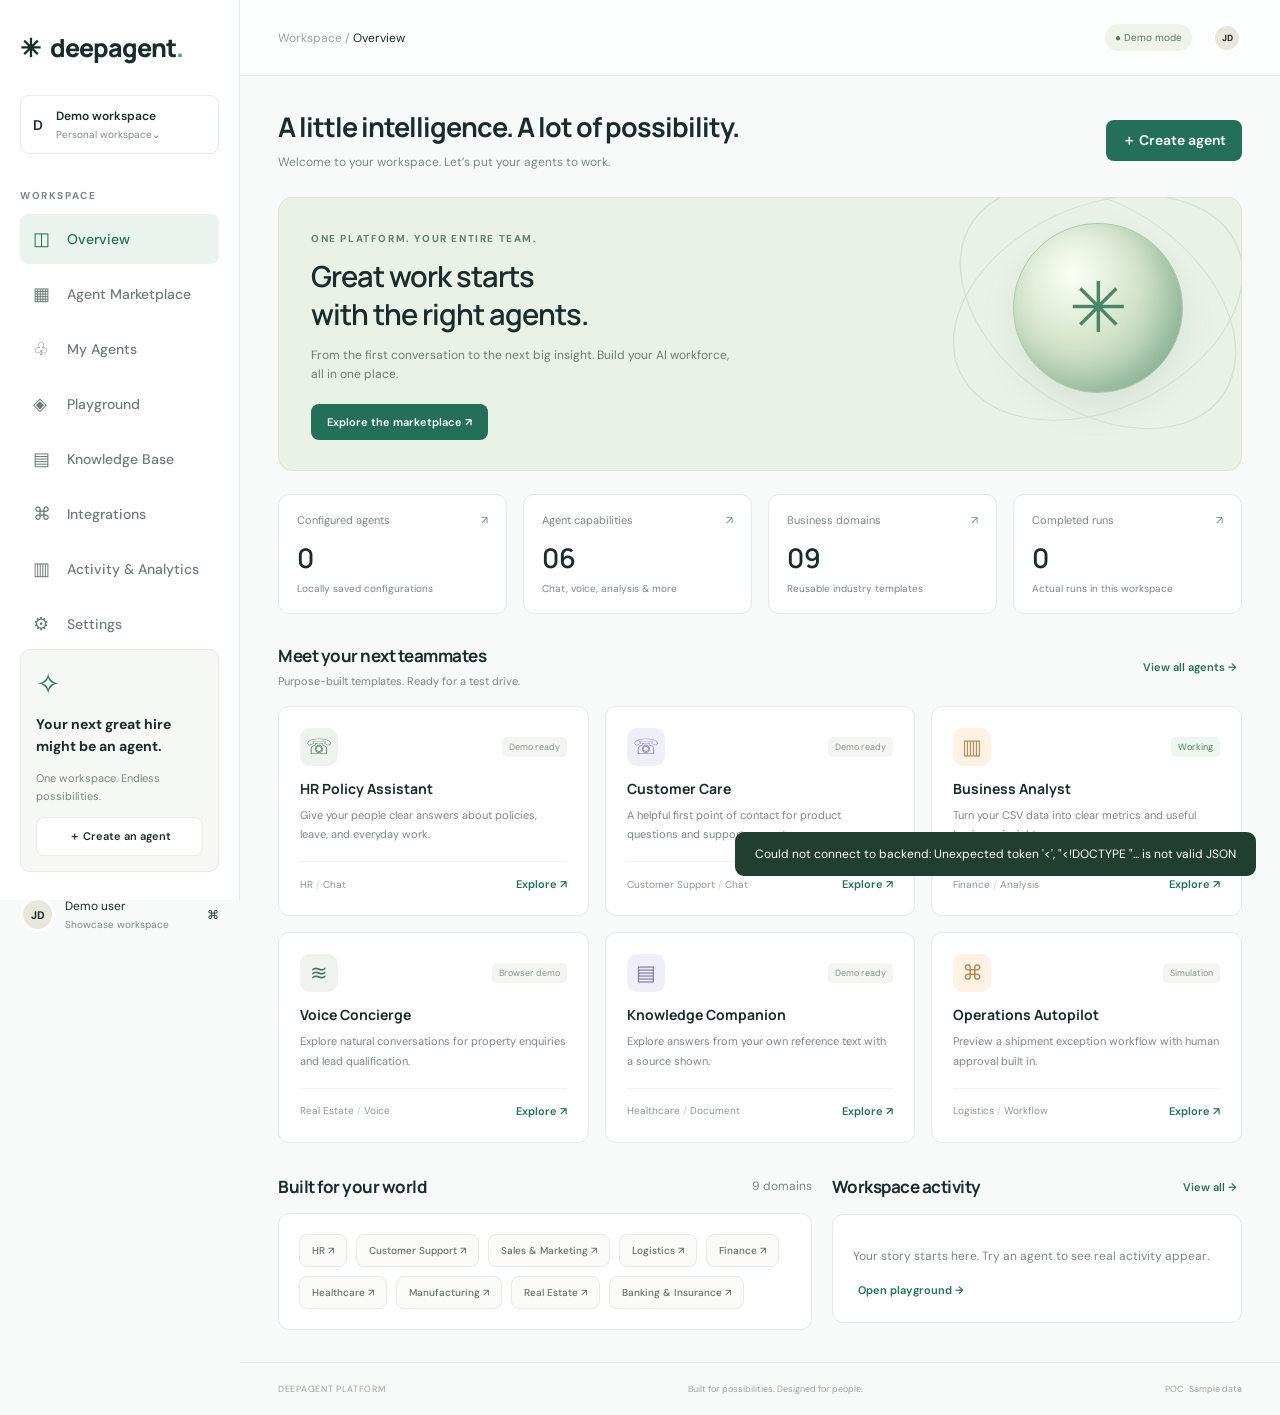
==== static/index.html @ 10d190e1 "Build DeepAgent platform showcase POC" ====
<!doctype html>
<html lang="en"><head><meta charset="utf-8"><meta name="viewport" content="width=device-width, initial-scale=1"><title>DeepAgent · Agent workspace</title><link rel="stylesheet" href="/static/style.css"></head>
<body><aside class="sidebar"><a class="brand" href="/">✳ <span>deepagent<span class="brand-dot">.</span></span></a><div class="workspace">D <span>Demo workspace<small>Personal workspace⌄</small></span></div><p class="nav-label">WORKSPACE</p><nav id="nav"></nav><div class="sidebar-bottom"><div class="small-orb">✧</div><b>Your next great hire<br>might be an agent.</b><p>One workspace. Endless possibilities.</p><button class="secondary" id="side-create">＋ Create an agent</button></div><div class="profile"><span class="avatar">JD</span><span>Demo user<small>Showcase workspace</small></span><span>⌘</span></div></aside>
<main><header><div><span class="breadcrumb">Workspace / </span><span id="crumb">Overview</span></div><div class="header-right"><span id="provider" class="provider">● Demo mode</span><span class="avatar tiny">JD</span></div></header><div id="content"></div><footer>DEEPAGENT PLATFORM <span>Built for possibilities. Designed for people.</span><span>POC · Sample data</span></footer></main>
<dialog id="builder"><form id="builder-form"><div class="dialog-heading"><div><span class="eyebrow">YOUR NEXT TEAMMATE</span><h2>Create an agent</h2></div><button type="button" class="icon-button" id="close-builder" aria-label="Close">×</button></div><label>Agent name<input name="name" required maxlength="80" placeholder="e.g. People Operations Assistant"></label><div class="form-grid"><label>Domain<select name="domain" id="domain-options"></select></label><label>Agent type<select name="type" id="type-options"></select></label></div><label>Instructions<textarea name="instructions" maxlength="4000" rows="4" placeholder="What should this agent help with?"></textarea></label><p class="muted">Saves a local configuration. External actions and integrations are not activated.</p><button class="primary" type="submit">Create agent ↗</button></form></dialog><div id="toast" role="status"></div><script src="/static/app.js" defer></script></body></html>
---- static/style.css ----
@import url('https://fonts.googleapis.com/css2?family=DM+Sans:wght@400;500;600;700&family=Manrope:wght@400;500;600;700;800&display=swap');
:root{--bg:#f8faf9;--ink:#192b2a;--muted:#7a8784;--green:#236f58;--line:#e5ebe7}*{box-sizing:border-box}body{margin:0;background:var(--bg);color:var(--ink);font-family:'DM Sans',sans-serif;font-size:14px}button,input,select,textarea{font:inherit}button,a,select{cursor:pointer}button{border:0;border-radius:8px;padding:11px 16px;font-weight:600;transition:.15s}button:hover{filter:brightness(.96);transform:translateY(-1px)}button:disabled{opacity:.6;cursor:wait}a{color:inherit;text-decoration:none}.sidebar{width:240px;position:fixed;inset:0 auto 0 0;background:white;border-right:1px solid var(--line);padding:30px 20px;display:flex;flex-direction:column}.brand{font:800 25px Manrope,sans-serif;display:flex;align-items:center;gap:9px}.brand> :first-child{letter-spacing:-1px}.brand-dot{color:#4ca77b}.workspace{border:1px solid var(--line);padding:12px;margin:30px 0 24px;border-radius:9px;display:flex;gap:13px;align-items:center;font-weight:600}.workspace>span{font-size:12px}small{display:block;color:var(--muted);font-size:10px;font-weight:400;margin-top:4px}.nav-label,.eyebrow{font-size:10px;font-weight:700;letter-spacing:1.6px;color:var(--muted)}nav{display:grid;gap:5px}nav button{background:none;text-align:left;color:#6d7c76;font-weight:500;display:flex;gap:13px;align-items:center;padding:13px}nav button.active{background:#eaf3ed;color:var(--green)}nav button span{font-size:18px;width:21px}.sidebar-bottom{margin-top:auto;background:#f5f8f4;border:1px solid var(--line);border-radius:10px;padding:15px}.small-orb{color:var(--green);font-size:29px;margin-bottom:10px}.sidebar-bottom b{font-size:14px;line-height:1.6}.sidebar-bottom p{font-size:11px;color:var(--muted);line-height:1.7}.secondary{border:1px solid var(--line);background:white;color:var(--ink)}.sidebar-bottom button{font-size:11px;width:100%}.profile{display:flex;gap:10px;align-items:center;margin-top:25px;font-size:12px}.profile>span:last-child{margin-left:auto}.avatar{background:#e9e6dc;border:3px solid white;display:inline-flex;align-items:center;justify-content:center;width:35px;height:35px;border-radius:50%;font-size:11px;font-weight:700}.tiny{width:30px;height:30px;font-size:9px}main{margin-left:240px}header{height:76px;border-bottom:1px solid var(--line);display:flex;justify-content:space-between;align-items:center;padding:0 38px;font-size:12px;background:#ffffffaa}.breadcrumb{color:#9aa49e}.header-right{display:flex;align-items:center;gap:20px}.provider{background:#eef4ec;color:#5b795d;font-size:10px;padding:7px 10px;border-radius:20px}#content{padding:32px 38px;max-width:1500px;margin:auto}.page-heading{display:flex;justify-content:space-between;align-items:center;margin-bottom:25px}h1,h2,h3{font-family:Manrope,sans-serif}h1{font-size:27px;letter-spacing:-1px;margin:0 0 8px}h2{font-size:19px;letter-spacing:-.5px}h3{font-size:14px;margin:13px 0 8px}p{line-height:1.6}.muted{color:var(--muted);font-size:12px}.page-heading p{margin:0;color:var(--muted);font-size:12px}.primary{background:var(--green);color:white}.hero{position:relative;overflow:hidden;background:#eaf1e7;border:1px solid #dce7d7;border-radius:14px;padding:30px 32px;display:flex;min-height:214px;align-items:center}.hero-copy{max-width:65%;position:relative;z-index:1}.hero .eyebrow{color:#608067}.hero h2{font-size:29px;line-height:1.3;margin:12px 0;letter-spacing:-1px;font-weight:600}.hero p{font-size:12px;color:#6c7d6d;max-width:430px}.hero button{font-size:11px;margin-top:8px}.orb{position:absolute;right:6%;top:25px;width:170px;height:170px;border:1px solid #abc8af;border-radius:50%;background:radial-gradient(ellipse at 35% 30%,#fcfff7 0,#d1e2c6 45%,#88b299 100%);box-shadow:0 15px 30px #96b49c33,inset -12px -10px 28px #4d846443;display:flex;align-items:center;justify-content:center;font-size:70px;color:#4a8668}.orb:before,.orb:after{content:'';position:absolute;inset:-18px;border:1px solid #b4cbb369;border-radius:50%;transform:rotate(-25deg) scaleX(1.5)}.orb:after{transform:rotate(35deg) scaleX(1.5)}.stats{display:grid;grid-template-columns:repeat(4,1fr);gap:16px;margin:23px 0 30px}.stat,.panel,.card{border:1px solid var(--line);border-radius:11px;background:white}.stat{padding:18px}.stat-top{display:flex;justify-content:space-between;color:var(--muted);font-size:11px}.stat strong{display:block;font:600 27px Manrope,sans-serif;margin:12px 0 6px}.stat small{font-size:10px}.stat-top span:last-child{color:#599378}.section-heading{display:flex;justify-content:space-between;align-items:center;margin:24px 0 15px}.section-heading h2{margin:0;font-size:17px}.text-button{background:none;color:var(--green);font-size:11px;padding:5px}.section-heading p{font-size:11px;color:var(--muted);margin:6px 0 0}.grid{display:grid;grid-template-columns:repeat(3,1fr);gap:16px}.card{padding:21px;position:relative;display:flex;flex-direction:column;min-height:190px}.card-top{display:flex;justify-content:space-between;align-items:center}.agent-icon{height:38px;width:38px;border-radius:10px;background:#eef4ed;color:#42775a;display:flex;align-items:center;justify-content:center;font-size:21px}.card:nth-child(3n+2) .agent-icon{background:#eeeff9;color:#7d77b3}.card:nth-child(3n) .agent-icon{background:#fff2e5;color:#b78b55}.badge{font-size:9px;padding:4px 7px;background:#f3f5f3;border-radius:5px;color:#8a958e}.badge.live{color:#458060;background:#edf6ef}.card p{font-size:11px;color:var(--muted);line-height:1.8;margin:0 0 16px}.card-bottom{margin-top:auto;padding-top:12px;border-top:1px solid #f0f3ef;display:flex;align-items:center;justify-content:space-between;font-size:10px;color:#89978d}.card-bottom button{padding:3px 0;background:none;color:var(--green);font-size:11px}.lower{display:grid;grid-template-columns:1.3fr 1fr;gap:20px;margin-top:8px}.panel{padding:20px}.domain-chips,.filters{display:flex;flex-wrap:wrap;gap:9px}.domain-chips button{background:#fafbf9;border:1px solid var(--line);font-size:10px;font-weight:500;color:#627268;padding:9px 12px}.activity{display:flex;align-items:center;gap:12px;border-bottom:1px solid #f1f3ef;padding:12px 0;font-size:11px}.activity:last-child{border:0}.activity small{font-size:10px}.activity .badge{margin-left:auto}.search{padding:11px 14px;border:1px solid var(--line);border-radius:8px;min-width:230px;background:white}.filters{margin:20px 0}.filters button{background:white;border:1px solid var(--line);font-size:11px}.filters button.selected{background:var(--green);color:white;border-color:var(--green)}footer{padding:20px 38px;border-top:1px solid var(--line);display:flex;justify-content:space-between;font-size:9px;letter-spacing:.7px;color:#9aa69b}footer span{letter-spacing:0}.play-layout{display:grid;grid-template-columns:280px 1fr;gap:20px}.control label{margin-bottom:18px}label{font-size:12px;font-weight:600;display:block}input,select,textarea{width:100%;padding:11px;border:1px solid #dfe7e0;border-radius:7px;background:white;color:var(--ink);margin-top:8px;outline-color:#4a9070}textarea{resize:vertical}.messages{height:355px;overflow:auto;display:flex;flex-direction:column;gap:13px;padding:20px;background:#fafcf9;border-radius:8px}.message{max-width:88%;white-space:pre-wrap;padding:13px 16px;background:white;border:1px solid var(--line);border-radius:10px;font-size:12px;line-height:1.8}.message.user{align-self:flex-end;background:#eaf2e8}.message small{margin-bottom:6px;color:#628269}.chat-input{display:flex;gap:10px;margin-top:16px}.chat-input input{margin:0}.chat-input button{white-space:nowrap}.notice{background:#f1f5ee;color:#678264;border:1px solid #e1e8dc;padding:12px 15px;font-size:11px;line-height:1.7;border-radius:8px;margin-bottom:20px}.upload{padding:30px;border:1px dashed #b9cebb;border-radius:10px;background:#f8fbf6;margin:18px 0}.table-wrap{overflow:auto}table{border-collapse:collapse;width:100%;font-size:12px}th,td{text-align:left;padding:13px;border-bottom:1px solid var(--line)}th{color:var(--muted);font-size:10px;font-weight:500}.form-grid{display:grid;grid-template-columns:1fr 1fr;gap:15px}dialog{border:1px solid var(--line);border-radius:16px;padding:28px;width:520px;max-width:94%;box-shadow:0 30px 100px #17352833}dialog::backdrop{background:#172f2b55;backdrop-filter:blur(3px)}dialog label{margin:17px 0}.dialog-heading{display:flex;justify-content:space-between;align-items:start}.dialog-heading h2{margin:6px 0}.icon-button{background:none;font-size:23px;padding:0 5px}#toast{position:fixed;bottom:24px;right:24px;background:#203f31;color:white;border-radius:9px;padding:14px 20px;display:none;z-index:10;font-size:12px}.empty{text-align:center;padding:40px;color:var(--muted)}.bar{height:8px;background:#e9efe8;border-radius:5px;margin:10px 0 20px}.bar span{height:100%;background:#83ad8d;display:block;border-radius:5px}.integration-icon{font-size:24px}button:focus-visible,a:focus-visible{outline:3px solid #8fbaa0;outline-offset:3px}@media(min-width:1500px){#content{padding-top:40px}}@media(max-width:1100px){.sidebar{width:200px;padding:25px 15px}main{margin-left:200px}#content{padding:25px}.grid{grid-template-columns:repeat(2,1fr)}.hero h2{font-size:24px}.orb{right:7%;width:130px;height:130px;top:40px}.lower{grid-template-columns:1fr}}@media(max-width:700px){.sidebar{position:static;width:auto;padding:15px}.brand{font-size:22px}.workspace,.nav-label,.sidebar-bottom,.profile{display:none}nav{display:flex;overflow:auto;margin-top:12px}nav button{white-space:nowrap;padding:9px;font-size:10px}nav button span{display:none}main{margin:0}header{height:55px;padding:0 18px}#content{padding:20px 16px}.page-heading{gap:12px}h1{font-size:23px}.page-heading .primary{font-size:11px}.hero{padding:22px}.hero-copy{max-width:100%}.orb{display:none}.stats{grid-template-columns:repeat(2,1fr);gap:10px}.grid,.play-layout,.form-grid{grid-template-columns:1fr}.search{min-width:0;width:150px}.hero h2{font-size:25px}.card{min-height:180px}footer{padding:20px 16px}footer span:nth-child(2){display:none}.messages{height:320px}}
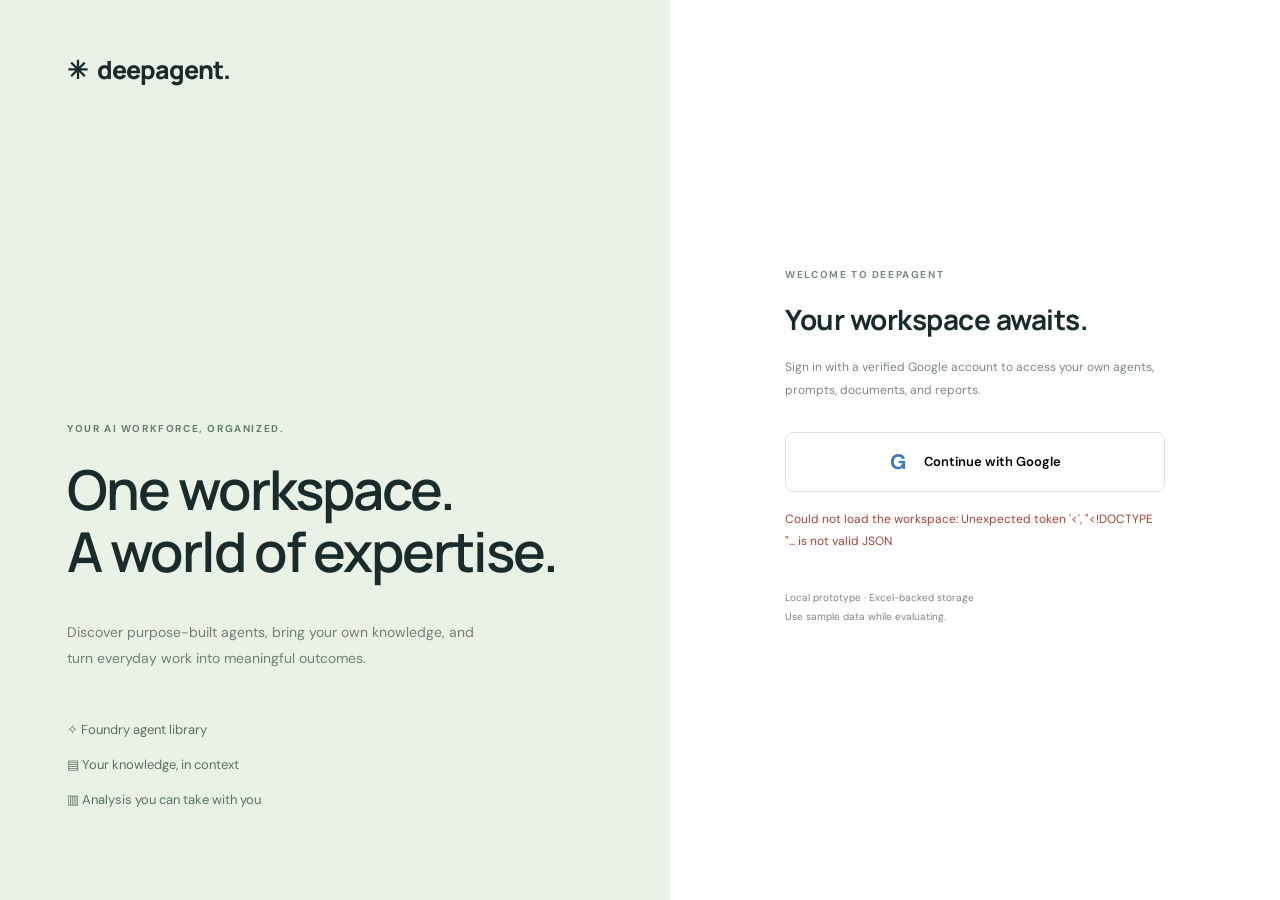
==== commit 29b485c0: "Organize agent foundry, add Google workspaces, and move application tables to Excel" ====
--- a/static/index.html
+++ b/static/index.html
@@ -1,5 +1,219 @@
 <!doctype html>
-<html lang="en"><head><meta charset="utf-8"><meta name="viewport" content="width=device-width, initial-scale=1"><title>DeepAgent · Agent workspace</title><link rel="stylesheet" href="/static/style.css"></head>
-<body><aside class="sidebar"><a class="brand" href="/">✳ <span>deepagent<span class="brand-dot">.</span></span></a><div class="workspace">D <span>Demo workspace<small>Personal workspace⌄</small></span></div><p class="nav-label">WORKSPACE</p><nav id="nav"></nav><div class="sidebar-bottom"><div class="small-orb">✧</div><b>Your next great hire<br>might be an agent.</b><p>One workspace. Endless possibilities.</p><button class="secondary" id="side-create">＋ Create an agent</button></div><div class="profile"><span class="avatar">JD</span><span>Demo user<small>Showcase workspace</small></span><span>⌘</span></div></aside>
-<main><header><div><span class="breadcrumb">Workspace / </span><span id="crumb">Overview</span></div><div class="header-right"><span id="provider" class="provider">● Demo mode</span><span class="avatar tiny">JD</span></div></header><div id="content"></div><footer>DEEPAGENT PLATFORM <span>Built for possibilities. Designed for people.</span><span>POC · Sample data</span></footer></main>
-<dialog id="builder"><form id="builder-form"><div class="dialog-heading"><div><span class="eyebrow">YOUR NEXT TEAMMATE</span><h2>Create an agent</h2></div><button type="button" class="icon-button" id="close-builder" aria-label="Close">×</button></div><label>Agent name<input name="name" required maxlength="80" placeholder="e.g. People Operations Assistant"></label><div class="form-grid"><label>Domain<select name="domain" id="domain-options"></select></label><label>Agent type<select name="type" id="type-options"></select></label></div><label>Instructions<textarea name="instructions" maxlength="4000" rows="4" placeholder="What should this agent help with?"></textarea></label><p class="muted">Saves a local configuration. External actions and integrations are not activated.</p><button class="primary" type="submit">Create agent ↗</button></form></dialog><div id="toast" role="status"></div><script src="/static/app.js" defer></script></body></html>
+<html lang="en">
+  <head>
+    <meta charset="utf-8" />
+    <meta name="viewport" content="width=device-width, initial-scale=1" />
+    <title>DeepAgent · Agent workspace</title>
+    <link rel="stylesheet" href="/static/style.css" />
+  </head>
+  <body>
+    <section id="login-screen" hidden>
+      <div class="login-story">
+        <a class="brand" href="/">✳ <span>deepagent.</span></a
+        ><span class="eyebrow">YOUR AI WORKFORCE, ORGANIZED.</span>
+        <h1>One workspace.<br />A world of expertise.</h1>
+        <p>
+          Discover purpose-built agents, bring your own knowledge, and turn
+          everyday work into meaningful outcomes.
+        </p>
+        <div class="login-features">
+          <span>✧ Foundry agent library</span
+          ><span>▤ Your knowledge, in context</span
+          ><span>▥ Analysis you can take with you</span>
+        </div>
+      </div>
+      <div class="login-form-panel">
+        <div class="login-card">
+          <span class="eyebrow">WELCOME TO DEEPAGENT</span>
+          <h2>Your workspace awaits.</h2>
+          <p class="muted">
+            Sign in with a verified Google account to access your own agents,
+            prompts, documents, and reports.
+          </p>
+          <button class="google-button" id="google-signin">
+            <b>G</b> Continue with Google
+          </button>
+          <div id="google-setup" class="notice" hidden>
+            Google sign-in needs GOOGLE_CLIENT_ID, GOOGLE_CLIENT_SECRET, and
+            SESSION_SECRET in your .env file. See the Google login setup in
+            README.md.
+          </div>
+          <button id="demo-login" class="secondary" hidden>
+            Explore local demo workspace →
+          </button>
+          <p class="form-error" id="login-error" role="alert"></p>
+          <p class="muted">
+            Local prototype · Excel-backed storage<br />Use sample data while
+            evaluating.
+          </p>
+        </div>
+      </div>
+    </section>
+    <div id="workspace-shell" hidden>
+      <aside class="sidebar">
+        <a class="brand" href="/"
+          >✳ <span>deepagent<span class="brand-dot">.</span></span></a
+        >
+        <div class="workspace">
+          D <span>Your workspace<small>Agent Foundry</small></span>
+        </div>
+        <p class="nav-label">WORKSPACE</p>
+        <nav id="nav"></nav>
+        <div class="sidebar-bottom">
+          <div class="small-orb">✧</div>
+          <b>Your next great hire<br />might be an agent.</b>
+          <p>One workspace. Endless possibilities.</p>
+          <button class="secondary" id="side-create">＋ Create an agent</button>
+        </div>
+        <div class="profile">
+          <span class="avatar" id="profile-avatar">U</span
+          ><span id="profile-name">Your account</span
+          ><button
+            class="icon-button"
+            id="logout"
+            title="Sign out"
+            aria-label="Sign out"
+          >
+            ↪
+          </button>
+        </div>
+      </aside>
+      <main>
+        <header>
+          <div>
+            <span class="breadcrumb">Workspace / </span
+            ><span id="crumb">Overview</span>
+          </div>
+          <div class="header-right">
+            <span id="provider" class="provider">● Demo mode</span
+            ><span class="avatar tiny" id="header-avatar">U</span>
+          </div>
+        </header>
+        <div id="content"></div>
+        <footer>
+          DEEPAGENT PLATFORM
+          <span>Built for possibilities. Designed for people.</span
+          ><span>POC · Sample data</span>
+        </footer>
+      </main>
+    </div>
+    <dialog id="builder">
+      <form id="builder-form">
+        <div class="dialog-heading">
+          <div>
+            <span class="eyebrow">YOUR NEXT TEAMMATE</span>
+            <h2>Create an agent</h2>
+          </div>
+          <button
+            type="button"
+            class="icon-button"
+            id="close-builder"
+            aria-label="Close"
+          >
+            ×
+          </button>
+        </div>
+        <label
+          >Agent name<input
+            name="name"
+            required
+            maxlength="80"
+            placeholder="e.g. People Operations Assistant"
+        /></label>
+        <p class="eyebrow builder-section">01 · AGENT IDENTITY</p>
+        <div class="form-grid">
+          <label
+            >Domain<select name="domain" id="domain-options"></select></label
+          ><label
+            >Agent type<select name="type" id="type-options"></select
+          ></label>
+        </div>
+        <p class="eyebrow builder-section">02 · ROLE &amp; INSTRUCTIONS</p>
+        <label
+          >System instructions<textarea
+            name="instructions"
+            maxlength="24000"
+            rows="3"
+            placeholder="Describe your agent’s role, rules, and response style."
+          ></textarea>
+        </label>
+        <label
+          >System prompt document (optional)<input
+            name="prompt_file"
+            type="file"
+            accept=".txt,.md,.pdf,.docx"
+        /></label>
+        <p class="muted">
+          Its text is appended to your instructions. TXT, PDF, or Word DOCX; 5
+          MB maximum.
+        </p>
+        <p class="eyebrow builder-section">03 · KNOWLEDGE &amp; DATA</p>
+        <div id="knowledge-fields">
+          <label
+            >Agent knowledge documents<input
+              name="knowledge_files"
+              type="file"
+              multiple
+              accept=".txt,.md,.pdf,.docx"
+          /></label>
+          <p class="muted">
+            Up to five files, 5 MB each. Text is chunked and embedded in this
+            agent’s account-owned vector index in Excel. Scanned PDFs need OCR.
+          </p>
+        </div>
+        <div id="dataset-fields" hidden>
+          <label
+            >Analysis dataset<input
+              name="dataset_file"
+              type="file"
+              accept=".csv,.xlsx"
+          /></label>
+          <p class="muted">
+            CSV or Excel XLSX; 5 MB, 10,000 rows per worksheet, 10 worksheets,
+            200,000 cells total. Upload now or in the playground.
+          </p>
+        </div>
+        <p id="builder-error" class="form-error" role="alert"></p>
+        <p class="muted">
+          Instructions, extracted knowledge, and attached analysis data are
+          saved in your account’s Excel workbook records and agent folders.
+        </p>
+        <button class="primary" type="submit">
+          Create agent &amp; prepare files ↗
+        </button>
+      </form>
+    </dialog>
+    <dialog id="prompt-dialog">
+      <form id="prompt-form">
+        <div class="dialog-heading">
+          <div>
+            <span class="eyebrow">PROMPT LIBRARY</span>
+            <h2 id="prompt-title"></h2>
+          </div>
+          <button
+            type="button"
+            id="close-prompt"
+            class="icon-button"
+            aria-label="Close prompt"
+          >
+            ×
+          </button>
+        </div>
+        <p class="file-path" id="prompt-path"></p>
+        <label
+          >Agent instructions<textarea
+            id="prompt-text"
+            rows="12"
+            maxlength="24000"
+          ></textarea>
+        </label>
+        <p class="form-error" id="prompt-error" role="alert"></p>
+        <button class="primary" type="submit" id="save-prompt">
+          Save prompt
+        </button>
+      </form>
+    </dialog>
+    <div id="toast" role="status"></div>
+    <script src="/static/app.js" defer></script>
+  </body>
+</html>
--- a/static/style.css
+++ b/static/style.css
@@ -1,2 +1,1234 @@
-@import url('https://fonts.googleapis.com/css2?family=DM+Sans:wght@400;500;600;700&family=Manrope:wght@400;500;600;700;800&display=swap');
-:root{--bg:#f8faf9;--ink:#192b2a;--muted:#7a8784;--green:#236f58;--line:#e5ebe7}*{box-sizing:border-box}body{margin:0;background:var(--bg);color:var(--ink);font-family:'DM Sans',sans-serif;font-size:14px}button,input,select,textarea{font:inherit}button,a,select{cursor:pointer}button{border:0;border-radius:8px;padding:11px 16px;font-weight:600;transition:.15s}button:hover{filter:brightness(.96);transform:translateY(-1px)}button:disabled{opacity:.6;cursor:wait}a{color:inherit;text-decoration:none}.sidebar{width:240px;position:fixed;inset:0 auto 0 0;background:white;border-right:1px solid var(--line);padding:30px 20px;display:flex;flex-direction:column}.brand{font:800 25px Manrope,sans-serif;display:flex;align-items:center;gap:9px}.brand> :first-child{letter-spacing:-1px}.brand-dot{color:#4ca77b}.workspace{border:1px solid var(--line);padding:12px;margin:30px 0 24px;border-radius:9px;display:flex;gap:13px;align-items:center;font-weight:600}.workspace>span{font-size:12px}small{display:block;color:var(--muted);font-size:10px;font-weight:400;margin-top:4px}.nav-label,.eyebrow{font-size:10px;font-weight:700;letter-spacing:1.6px;color:var(--muted)}nav{display:grid;gap:5px}nav button{background:none;text-align:left;color:#6d7c76;font-weight:500;display:flex;gap:13px;align-items:center;padding:13px}nav button.active{background:#eaf3ed;color:var(--green)}nav button span{font-size:18px;width:21px}.sidebar-bottom{margin-top:auto;background:#f5f8f4;border:1px solid var(--line);border-radius:10px;padding:15px}.small-orb{color:var(--green);font-size:29px;margin-bottom:10px}.sidebar-bottom b{font-size:14px;line-height:1.6}.sidebar-bottom p{font-size:11px;color:var(--muted);line-height:1.7}.secondary{border:1px solid var(--line);background:white;color:var(--ink)}.sidebar-bottom button{font-size:11px;width:100%}.profile{display:flex;gap:10px;align-items:center;margin-top:25px;font-size:12px}.profile>span:last-child{margin-left:auto}.avatar{background:#e9e6dc;border:3px solid white;display:inline-flex;align-items:center;justify-content:center;width:35px;height:35px;border-radius:50%;font-size:11px;font-weight:700}.tiny{width:30px;height:30px;font-size:9px}main{margin-left:240px}header{height:76px;border-bottom:1px solid var(--line);display:flex;justify-content:space-between;align-items:center;padding:0 38px;font-size:12px;background:#ffffffaa}.breadcrumb{color:#9aa49e}.header-right{display:flex;align-items:center;gap:20px}.provider{background:#eef4ec;color:#5b795d;font-size:10px;padding:7px 10px;border-radius:20px}#content{padding:32px 38px;max-width:1500px;margin:auto}.page-heading{display:flex;justify-content:space-between;align-items:center;margin-bottom:25px}h1,h2,h3{font-family:Manrope,sans-serif}h1{font-size:27px;letter-spacing:-1px;margin:0 0 8px}h2{font-size:19px;letter-spacing:-.5px}h3{font-size:14px;margin:13px 0 8px}p{line-height:1.6}.muted{color:var(--muted);font-size:12px}.page-heading p{margin:0;color:var(--muted);font-size:12px}.primary{background:var(--green);color:white}.hero{position:relative;overflow:hidden;background:#eaf1e7;border:1px solid #dce7d7;border-radius:14px;padding:30px 32px;display:flex;min-height:214px;align-items:center}.hero-copy{max-width:65%;position:relative;z-index:1}.hero .eyebrow{color:#608067}.hero h2{font-size:29px;line-height:1.3;margin:12px 0;letter-spacing:-1px;font-weight:600}.hero p{font-size:12px;color:#6c7d6d;max-width:430px}.hero button{font-size:11px;margin-top:8px}.orb{position:absolute;right:6%;top:25px;width:170px;height:170px;border:1px solid #abc8af;border-radius:50%;background:radial-gradient(ellipse at 35% 30%,#fcfff7 0,#d1e2c6 45%,#88b299 100%);box-shadow:0 15px 30px #96b49c33,inset -12px -10px 28px #4d846443;display:flex;align-items:center;justify-content:center;font-size:70px;color:#4a8668}.orb:before,.orb:after{content:'';position:absolute;inset:-18px;border:1px solid #b4cbb369;border-radius:50%;transform:rotate(-25deg) scaleX(1.5)}.orb:after{transform:rotate(35deg) scaleX(1.5)}.stats{display:grid;grid-template-columns:repeat(4,1fr);gap:16px;margin:23px 0 30px}.stat,.panel,.card{border:1px solid var(--line);border-radius:11px;background:white}.stat{padding:18px}.stat-top{display:flex;justify-content:space-between;color:var(--muted);font-size:11px}.stat strong{display:block;font:600 27px Manrope,sans-serif;margin:12px 0 6px}.stat small{font-size:10px}.stat-top span:last-child{color:#599378}.section-heading{display:flex;justify-content:space-between;align-items:center;margin:24px 0 15px}.section-heading h2{margin:0;font-size:17px}.text-button{background:none;color:var(--green);font-size:11px;padding:5px}.section-heading p{font-size:11px;color:var(--muted);margin:6px 0 0}.grid{display:grid;grid-template-columns:repeat(3,1fr);gap:16px}.card{padding:21px;position:relative;display:flex;flex-direction:column;min-height:190px}.card-top{display:flex;justify-content:space-between;align-items:center}.agent-icon{height:38px;width:38px;border-radius:10px;background:#eef4ed;color:#42775a;display:flex;align-items:center;justify-content:center;font-size:21px}.card:nth-child(3n+2) .agent-icon{background:#eeeff9;color:#7d77b3}.card:nth-child(3n) .agent-icon{background:#fff2e5;color:#b78b55}.badge{font-size:9px;padding:4px 7px;background:#f3f5f3;border-radius:5px;color:#8a958e}.badge.live{color:#458060;background:#edf6ef}.card p{font-size:11px;color:var(--muted);line-height:1.8;margin:0 0 16px}.card-bottom{margin-top:auto;padding-top:12px;border-top:1px solid #f0f3ef;display:flex;align-items:center;justify-content:space-between;font-size:10px;color:#89978d}.card-bottom button{padding:3px 0;background:none;color:var(--green);font-size:11px}.lower{display:grid;grid-template-columns:1.3fr 1fr;gap:20px;margin-top:8px}.panel{padding:20px}.domain-chips,.filters{display:flex;flex-wrap:wrap;gap:9px}.domain-chips button{background:#fafbf9;border:1px solid var(--line);font-size:10px;font-weight:500;color:#627268;padding:9px 12px}.activity{display:flex;align-items:center;gap:12px;border-bottom:1px solid #f1f3ef;padding:12px 0;font-size:11px}.activity:last-child{border:0}.activity small{font-size:10px}.activity .badge{margin-left:auto}.search{padding:11px 14px;border:1px solid var(--line);border-radius:8px;min-width:230px;background:white}.filters{margin:20px 0}.filters button{background:white;border:1px solid var(--line);font-size:11px}.filters button.selected{background:var(--green);color:white;border-color:var(--green)}footer{padding:20px 38px;border-top:1px solid var(--line);display:flex;justify-content:space-between;font-size:9px;letter-spacing:.7px;color:#9aa69b}footer span{letter-spacing:0}.play-layout{display:grid;grid-template-columns:280px 1fr;gap:20px}.control label{margin-bottom:18px}label{font-size:12px;font-weight:600;display:block}input,select,textarea{width:100%;padding:11px;border:1px solid #dfe7e0;border-radius:7px;background:white;color:var(--ink);margin-top:8px;outline-color:#4a9070}textarea{resize:vertical}.messages{height:355px;overflow:auto;display:flex;flex-direction:column;gap:13px;padding:20px;background:#fafcf9;border-radius:8px}.message{max-width:88%;white-space:pre-wrap;padding:13px 16px;background:white;border:1px solid var(--line);border-radius:10px;font-size:12px;line-height:1.8}.message.user{align-self:flex-end;background:#eaf2e8}.message small{margin-bottom:6px;color:#628269}.chat-input{display:flex;gap:10px;margin-top:16px}.chat-input input{margin:0}.chat-input button{white-space:nowrap}.notice{background:#f1f5ee;color:#678264;border:1px solid #e1e8dc;padding:12px 15px;font-size:11px;line-height:1.7;border-radius:8px;margin-bottom:20px}.upload{padding:30px;border:1px dashed #b9cebb;border-radius:10px;background:#f8fbf6;margin:18px 0}.table-wrap{overflow:auto}table{border-collapse:collapse;width:100%;font-size:12px}th,td{text-align:left;padding:13px;border-bottom:1px solid var(--line)}th{color:var(--muted);font-size:10px;font-weight:500}.form-grid{display:grid;grid-template-columns:1fr 1fr;gap:15px}dialog{border:1px solid var(--line);border-radius:16px;padding:28px;width:520px;max-width:94%;box-shadow:0 30px 100px #17352833}dialog::backdrop{background:#172f2b55;backdrop-filter:blur(3px)}dialog label{margin:17px 0}.dialog-heading{display:flex;justify-content:space-between;align-items:start}.dialog-heading h2{margin:6px 0}.icon-button{background:none;font-size:23px;padding:0 5px}#toast{position:fixed;bottom:24px;right:24px;background:#203f31;color:white;border-radius:9px;padding:14px 20px;display:none;z-index:10;font-size:12px}.empty{text-align:center;padding:40px;color:var(--muted)}.bar{height:8px;background:#e9efe8;border-radius:5px;margin:10px 0 20px}.bar span{height:100%;background:#83ad8d;display:block;border-radius:5px}.integration-icon{font-size:24px}button:focus-visible,a:focus-visible{outline:3px solid #8fbaa0;outline-offset:3px}@media(min-width:1500px){#content{padding-top:40px}}@media(max-width:1100px){.sidebar{width:200px;padding:25px 15px}main{margin-left:200px}#content{padding:25px}.grid{grid-template-columns:repeat(2,1fr)}.hero h2{font-size:24px}.orb{right:7%;width:130px;height:130px;top:40px}.lower{grid-template-columns:1fr}}@media(max-width:700px){.sidebar{position:static;width:auto;padding:15px}.brand{font-size:22px}.workspace,.nav-label,.sidebar-bottom,.profile{display:none}nav{display:flex;overflow:auto;margin-top:12px}nav button{white-space:nowrap;padding:9px;font-size:10px}nav button span{display:none}main{margin:0}header{height:55px;padding:0 18px}#content{padding:20px 16px}.page-heading{gap:12px}h1{font-size:23px}.page-heading .primary{font-size:11px}.hero{padding:22px}.hero-copy{max-width:100%}.orb{display:none}.stats{grid-template-columns:repeat(2,1fr);gap:10px}.grid,.play-layout,.form-grid{grid-template-columns:1fr}.search{min-width:0;width:150px}.hero h2{font-size:25px}.card{min-height:180px}footer{padding:20px 16px}footer span:nth-child(2){display:none}.messages{height:320px}}
+@import url("https://fonts.googleapis.com/css2?family=DM+Sans:wght@400;500;600;700&family=Manrope:wght@400;500;600;700;800&display=swap");
+:root {
+  --bg: #f8faf9;
+  --ink: #192b2a;
+  --muted: #7a8784;
+  --green: #236f58;
+  --line: #e5ebe7;
+}
+* {
+  box-sizing: border-box;
+}
+body {
+  margin: 0;
+  background: var(--bg);
+  color: var(--ink);
+  font-family: "DM Sans", sans-serif;
+  font-size: 14px;
+}
+button,
+input,
+select,
+textarea {
+  font: inherit;
+}
+button,
+a,
+select {
+  cursor: pointer;
+}
+button {
+  border: 0;
+  border-radius: 8px;
+  padding: 11px 16px;
+  font-weight: 600;
+  transition: 0.15s;
+}
+button:hover {
+  filter: brightness(0.96);
+  transform: translateY(-1px);
+}
+button:disabled {
+  opacity: 0.6;
+  cursor: wait;
+}
+a {
+  color: inherit;
+  text-decoration: none;
+}
+.sidebar {
+  width: 240px;
+  position: fixed;
+  inset: 0 auto 0 0;
+  background: white;
+  border-right: 1px solid var(--line);
+  padding: 30px 20px;
+  display: flex;
+  flex-direction: column;
+}
+.brand {
+  font:
+    800 25px Manrope,
+    sans-serif;
+  display: flex;
+  align-items: center;
+  gap: 9px;
+}
+.brand > :first-child {
+  letter-spacing: -1px;
+}
+.brand-dot {
+  color: #4ca77b;
+}
+.workspace {
+  border: 1px solid var(--line);
+  padding: 12px;
+  margin: 30px 0 24px;
+  border-radius: 9px;
+  display: flex;
+  gap: 13px;
+  align-items: center;
+  font-weight: 600;
+}
+.workspace > span {
+  font-size: 12px;
+}
+small {
+  display: block;
+  color: var(--muted);
+  font-size: 10px;
+  font-weight: 400;
+  margin-top: 4px;
+}
+.nav-label,
+.eyebrow {
+  font-size: 10px;
+  font-weight: 700;
+  letter-spacing: 1.6px;
+  color: var(--muted);
+}
+nav {
+  display: grid;
+  gap: 5px;
+}
+nav button {
+  background: none;
+  text-align: left;
+  color: #6d7c76;
+  font-weight: 500;
+  display: flex;
+  gap: 13px;
+  align-items: center;
+  padding: 13px;
+}
+nav button.active {
+  background: #eaf3ed;
+  color: var(--green);
+}
+nav button span {
+  font-size: 18px;
+  width: 21px;
+}
+.sidebar-bottom {
+  margin-top: auto;
+  background: #f5f8f4;
+  border: 1px solid var(--line);
+  border-radius: 10px;
+  padding: 15px;
+}
+.small-orb {
+  color: var(--green);
+  font-size: 29px;
+  margin-bottom: 10px;
+}
+.sidebar-bottom b {
+  font-size: 14px;
+  line-height: 1.6;
+}
+.sidebar-bottom p {
+  font-size: 11px;
+  color: var(--muted);
+  line-height: 1.7;
+}
+.secondary {
+  border: 1px solid var(--line);
+  background: white;
+  color: var(--ink);
+}
+.sidebar-bottom button {
+  font-size: 11px;
+  width: 100%;
+}
+.profile {
+  display: flex;
+  gap: 10px;
+  align-items: center;
+  margin-top: 25px;
+  font-size: 12px;
+}
+.profile > span:last-child {
+  margin-left: auto;
+}
+.avatar {
+  background: #e9e6dc;
+  border: 3px solid white;
+  display: inline-flex;
+  align-items: center;
+  justify-content: center;
+  width: 35px;
+  height: 35px;
+  border-radius: 50%;
+  font-size: 11px;
+  font-weight: 700;
+}
+.tiny {
+  width: 30px;
+  height: 30px;
+  font-size: 9px;
+}
+main {
+  margin-left: 240px;
+}
+header {
+  height: 76px;
+  border-bottom: 1px solid var(--line);
+  display: flex;
+  justify-content: space-between;
+  align-items: center;
+  padding: 0 38px;
+  font-size: 12px;
+  background: #ffffffaa;
+}
+.breadcrumb {
+  color: #9aa49e;
+}
+.header-right {
+  display: flex;
+  align-items: center;
+  gap: 20px;
+}
+.provider {
+  background: #eef4ec;
+  color: #5b795d;
+  font-size: 10px;
+  padding: 7px 10px;
+  border-radius: 20px;
+}
+#content {
+  padding: 32px 38px;
+  max-width: 1500px;
+  margin: auto;
+}
+.page-heading {
+  display: flex;
+  justify-content: space-between;
+  align-items: center;
+  margin-bottom: 25px;
+}
+h1,
+h2,
+h3 {
+  font-family: Manrope, sans-serif;
+}
+h1 {
+  font-size: 27px;
+  letter-spacing: -1px;
+  margin: 0 0 8px;
+}
+h2 {
+  font-size: 19px;
+  letter-spacing: -0.5px;
+}
+h3 {
+  font-size: 14px;
+  margin: 13px 0 8px;
+}
+p {
+  line-height: 1.6;
+}
+.muted {
+  color: var(--muted);
+  font-size: 12px;
+}
+.page-heading p {
+  margin: 0;
+  color: var(--muted);
+  font-size: 12px;
+}
+.primary {
+  background: var(--green);
+  color: white;
+}
+.hero {
+  position: relative;
+  overflow: hidden;
+  background: #eaf1e7;
+  border: 1px solid #dce7d7;
+  border-radius: 14px;
+  padding: 30px 32px;
+  display: flex;
+  min-height: 214px;
+  align-items: center;
+}
+.hero-copy {
+  max-width: 65%;
+  position: relative;
+  z-index: 1;
+}
+.hero .eyebrow {
+  color: #608067;
+}
+.hero h2 {
+  font-size: 29px;
+  line-height: 1.3;
+  margin: 12px 0;
+  letter-spacing: -1px;
+  font-weight: 600;
+}
+.hero p {
+  font-size: 12px;
+  color: #6c7d6d;
+  max-width: 430px;
+}
+.hero button {
+  font-size: 11px;
+  margin-top: 8px;
+}
+.orb {
+  position: absolute;
+  right: 6%;
+  top: 25px;
+  width: 170px;
+  height: 170px;
+  border: 1px solid #abc8af;
+  border-radius: 50%;
+  background: radial-gradient(
+    ellipse at 35% 30%,
+    #fcfff7 0,
+    #d1e2c6 45%,
+    #88b299 100%
+  );
+  box-shadow:
+    0 15px 30px #96b49c33,
+    inset -12px -10px 28px #4d846443;
+  display: flex;
+  align-items: center;
+  justify-content: center;
+  font-size: 70px;
+  color: #4a8668;
+}
+.orb:before,
+.orb:after {
+  content: "";
+  position: absolute;
+  inset: -18px;
+  border: 1px solid #b4cbb369;
+  border-radius: 50%;
+  transform: rotate(-25deg) scaleX(1.5);
+}
+.orb:after {
+  transform: rotate(35deg) scaleX(1.5);
+}
+.stats {
+  display: grid;
+  grid-template-columns: repeat(4, 1fr);
+  gap: 16px;
+  margin: 23px 0 30px;
+}
+.stat,
+.panel,
+.card {
+  border: 1px solid var(--line);
+  border-radius: 11px;
+  background: white;
+}
+.stat {
+  padding: 18px;
+}
+.stat-top {
+  display: flex;
+  justify-content: space-between;
+  color: var(--muted);
+  font-size: 11px;
+}
+.stat strong {
+  display: block;
+  font:
+    600 27px Manrope,
+    sans-serif;
+  margin: 12px 0 6px;
+}
+.stat small {
+  font-size: 10px;
+}
+.stat-top span:last-child {
+  color: #599378;
+}
+.section-heading {
+  display: flex;
+  justify-content: space-between;
+  align-items: center;
+  margin: 24px 0 15px;
+}
+.section-heading h2 {
+  margin: 0;
+  font-size: 17px;
+}
+.text-button {
+  background: none;
+  color: var(--green);
+  font-size: 11px;
+  padding: 5px;
+}
+.section-heading p {
+  font-size: 11px;
+  color: var(--muted);
+  margin: 6px 0 0;
+}
+.grid {
+  display: grid;
+  grid-template-columns: repeat(3, 1fr);
+  gap: 16px;
+}
+.card {
+  padding: 21px;
+  position: relative;
+  display: flex;
+  flex-direction: column;
+  min-height: 190px;
+}
+.card-top {
+  display: flex;
+  justify-content: space-between;
+  align-items: center;
+}
+.agent-icon {
+  height: 38px;
+  width: 38px;
+  border-radius: 10px;
+  background: #eef4ed;
+  color: #42775a;
+  display: flex;
+  align-items: center;
+  justify-content: center;
+  font-size: 21px;
+}
+.card:nth-child(3n + 2) .agent-icon {
+  background: #eeeff9;
+  color: #7d77b3;
+}
+.card:nth-child(3n) .agent-icon {
+  background: #fff2e5;
+  color: #b78b55;
+}
+.badge {
+  font-size: 9px;
+  padding: 4px 7px;
+  background: #f3f5f3;
+  border-radius: 5px;
+  color: #8a958e;
+}
+.badge.live {
+  color: #458060;
+  background: #edf6ef;
+}
+.card p {
+  font-size: 11px;
+  color: var(--muted);
+  line-height: 1.8;
+  margin: 0 0 16px;
+}
+.card-bottom {
+  margin-top: auto;
+  padding-top: 12px;
+  border-top: 1px solid #f0f3ef;
+  display: flex;
+  align-items: center;
+  justify-content: space-between;
+  font-size: 10px;
+  color: #89978d;
+}
+.card-bottom button {
+  padding: 3px 0;
+  background: none;
+  color: var(--green);
+  font-size: 11px;
+}
+.lower {
+  display: grid;
+  grid-template-columns: 1.3fr 1fr;
+  gap: 20px;
+  margin-top: 8px;
+}
+.panel {
+  padding: 20px;
+}
+.domain-chips,
+.filters {
+  display: flex;
+  flex-wrap: wrap;
+  gap: 9px;
+}
+.domain-chips button {
+  background: #fafbf9;
+  border: 1px solid var(--line);
+  font-size: 10px;
+  font-weight: 500;
+  color: #627268;
+  padding: 9px 12px;
+}
+.activity {
+  display: flex;
+  align-items: center;
+  gap: 12px;
+  border-bottom: 1px solid #f1f3ef;
+  padding: 12px 0;
+  font-size: 11px;
+}
+.activity:last-child {
+  border: 0;
+}
+.activity small {
+  font-size: 10px;
+}
+.activity .badge {
+  margin-left: auto;
+}
+.search {
+  padding: 11px 14px;
+  border: 1px solid var(--line);
+  border-radius: 8px;
+  min-width: 230px;
+  background: white;
+}
+.filters {
+  margin: 20px 0;
+}
+.filters button {
+  background: white;
+  border: 1px solid var(--line);
+  font-size: 11px;
+}
+.filters button.selected {
+  background: var(--green);
+  color: white;
+  border-color: var(--green);
+}
+footer {
+  padding: 20px 38px;
+  border-top: 1px solid var(--line);
+  display: flex;
+  justify-content: space-between;
+  font-size: 9px;
+  letter-spacing: 0.7px;
+  color: #9aa69b;
+}
+footer span {
+  letter-spacing: 0;
+}
+.play-layout {
+  display: grid;
+  grid-template-columns: 280px 1fr;
+  gap: 20px;
+}
+.control label {
+  margin-bottom: 18px;
+}
+label {
+  font-size: 12px;
+  font-weight: 600;
+  display: block;
+}
+input,
+select,
+textarea {
+  width: 100%;
+  padding: 11px;
+  border: 1px solid #dfe7e0;
+  border-radius: 7px;
+  background: white;
+  color: var(--ink);
+  margin-top: 8px;
+  outline-color: #4a9070;
+}
+textarea {
+  resize: vertical;
+}
+.messages {
+  height: 355px;
+  overflow: auto;
+  display: flex;
+  flex-direction: column;
+  gap: 13px;
+  padding: 20px;
+  background: #fafcf9;
+  border-radius: 8px;
+}
+.message {
+  max-width: 88%;
+  white-space: pre-wrap;
+  padding: 13px 16px;
+  background: white;
+  border: 1px solid var(--line);
+  border-radius: 10px;
+  font-size: 12px;
+  line-height: 1.8;
+}
+.message.user {
+  align-self: flex-end;
+  background: #eaf2e8;
+}
+.message small {
+  margin-bottom: 6px;
+  color: #628269;
+}
+.chat-input {
+  display: flex;
+  gap: 10px;
+  margin-top: 16px;
+}
+.chat-input input {
+  margin: 0;
+}
+.chat-input button {
+  white-space: nowrap;
+}
+.notice {
+  background: #f1f5ee;
+  color: #678264;
+  border: 1px solid #e1e8dc;
+  padding: 12px 15px;
+  font-size: 11px;
+  line-height: 1.7;
+  border-radius: 8px;
+  margin-bottom: 20px;
+}
+.upload {
+  padding: 30px;
+  border: 1px dashed #b9cebb;
+  border-radius: 10px;
+  background: #f8fbf6;
+  margin: 18px 0;
+}
+.table-wrap {
+  overflow: auto;
+}
+table {
+  border-collapse: collapse;
+  width: 100%;
+  font-size: 12px;
+}
+th,
+td {
+  text-align: left;
+  padding: 13px;
+  border-bottom: 1px solid var(--line);
+}
+th {
+  color: var(--muted);
+  font-size: 10px;
+  font-weight: 500;
+}
+.form-grid {
+  display: grid;
+  grid-template-columns: 1fr 1fr;
+  gap: 15px;
+}
+dialog {
+  border: 1px solid var(--line);
+  border-radius: 16px;
+  padding: 28px;
+  width: 520px;
+  max-width: 94%;
+  box-shadow: 0 30px 100px #17352833;
+}
+dialog::backdrop {
+  background: #172f2b55;
+  backdrop-filter: blur(3px);
+}
+dialog label {
+  margin: 17px 0;
+}
+.dialog-heading {
+  display: flex;
+  justify-content: space-between;
+  align-items: start;
+}
+.dialog-heading h2 {
+  margin: 6px 0;
+}
+.icon-button {
+  background: none;
+  font-size: 23px;
+  padding: 0 5px;
+}
+#toast {
+  position: fixed;
+  bottom: 24px;
+  right: 24px;
+  background: #203f31;
+  color: white;
+  border-radius: 9px;
+  padding: 14px 20px;
+  display: none;
+  z-index: 10;
+  font-size: 12px;
+}
+.empty {
+  text-align: center;
+  padding: 40px;
+  color: var(--muted);
+}
+.bar {
+  height: 8px;
+  background: #e9efe8;
+  border-radius: 5px;
+  margin: 10px 0 20px;
+}
+.bar span {
+  height: 100%;
+  background: #83ad8d;
+  display: block;
+  border-radius: 5px;
+}
+.integration-icon {
+  font-size: 24px;
+}
+button:focus-visible,
+a:focus-visible {
+  outline: 3px solid #8fbaa0;
+  outline-offset: 3px;
+}
+@media (min-width: 1500px) {
+  #content {
+    padding-top: 40px;
+  }
+}
+@media (max-width: 1100px) {
+  .sidebar {
+    width: 200px;
+    padding: 25px 15px;
+  }
+  main {
+    margin-left: 200px;
+  }
+  #content {
+    padding: 25px;
+  }
+  .grid {
+    grid-template-columns: repeat(2, 1fr);
+  }
+  .hero h2 {
+    font-size: 24px;
+  }
+  .orb {
+    right: 7%;
+    width: 130px;
+    height: 130px;
+    top: 40px;
+  }
+  .lower {
+    grid-template-columns: 1fr;
+  }
+}
+@media (max-width: 700px) {
+  .sidebar {
+    position: static;
+    width: auto;
+    padding: 15px;
+  }
+  .brand {
+    font-size: 22px;
+  }
+  .workspace,
+  .nav-label,
+  .sidebar-bottom,
+  .profile {
+    display: none;
+  }
+  nav {
+    display: flex;
+    overflow: auto;
+    margin-top: 12px;
+  }
+  nav button {
+    white-space: nowrap;
+    padding: 9px;
+    font-size: 10px;
+  }
+  nav button span {
+    display: none;
+  }
+  main {
+    margin: 0;
+  }
+  header {
+    height: 55px;
+    padding: 0 18px;
+  }
+  #content {
+    padding: 20px 16px;
+  }
+  .page-heading {
+    gap: 12px;
+  }
+  h1 {
+    font-size: 23px;
+  }
+  .page-heading .primary {
+    font-size: 11px;
+  }
+  .hero {
+    padding: 22px;
+  }
+  .hero-copy {
+    max-width: 100%;
+  }
+  .orb {
+    display: none;
+  }
+  .stats {
+    grid-template-columns: repeat(2, 1fr);
+    gap: 10px;
+  }
+  .grid,
+  .play-layout,
+  .form-grid {
+    grid-template-columns: 1fr;
+  }
+  .search {
+    min-width: 0;
+    width: 150px;
+  }
+  .hero h2 {
+    font-size: 25px;
+  }
+  .card {
+    min-height: 180px;
+  }
+  footer {
+    padding: 20px 16px;
+  }
+  footer span:nth-child(2) {
+    display: none;
+  }
+  .messages {
+    height: 320px;
+  }
+}
+dialog {
+  width: 650px;
+  max-height: 90vh;
+  overflow: auto;
+}
+.form-error {
+  color: #a14335;
+  font-size: 12px;
+  white-space: pre-wrap;
+}
+.source-list {
+  margin-top: 14px;
+  border-top: 1px solid var(--line);
+  padding-top: 10px;
+  font-size: 11px;
+  color: #53775f;
+}
+.source-list > div {
+  margin-top: 8px;
+}
+details {
+  margin: 12px 0;
+  font-size: 12px;
+}
+summary {
+  cursor: pointer;
+  color: var(--green);
+}
+.sheet-result {
+  margin-top: 24px;
+  padding-top: 16px;
+  border-top: 1px solid var(--line);
+}
+.analysis-heading {
+  display: flex;
+  align-items: center;
+  justify-content: space-between;
+  flex-wrap: wrap;
+  gap: 12px;
+}
+.report-downloads {
+  display: flex;
+  gap: 8px;
+  flex-wrap: wrap;
+}
+.download {
+  display: inline-block;
+  padding: 10px 13px;
+  background: #eaf2e8;
+  border-radius: 7px;
+  color: var(--green);
+  font-size: 12px;
+}
+.play-layout {
+  grid-template-columns: 260px minmax(0, 1fr);
+}
+[hidden] {
+  display: none !important;
+}
+.card p {
+  overflow-wrap: anywhere;
+  max-height: 110px;
+  overflow: auto;
+}
+input[type="file"] {
+  font-size: 12px;
+  max-width: 100%;
+}
+@media (max-width: 700px) {
+  .play-layout {
+    grid-template-columns: 1fr;
+  }
+  .analysis-heading {
+    display: block;
+  }
+  .report-downloads {
+    margin-bottom: 16px;
+  }
+}
+.panel {
+  min-width: 0;
+}
+.sheet-result,
+.table-wrap {
+  max-width: 100%;
+}
+.source-list {
+  overflow-wrap: anywhere;
+}
+@media (max-width: 700px) {
+  .play-layout {
+    grid-template-columns: minmax(0, 1fr);
+  }
+}
+/* Workspace organization */
+.library-toolbar {
+  display: flex;
+  align-items: center;
+  justify-content: space-between;
+  gap: 15px;
+  flex-wrap: wrap;
+}
+.scope-tabs {
+  display: flex;
+  padding: 4px;
+  background: #edf2ed;
+  border-radius: 9px;
+  gap: 4px;
+}
+.scope-tabs button {
+  background: none;
+  color: #738479;
+  font-size: 12px;
+}
+.scope-tabs button.selected {
+  background: white;
+  color: var(--green);
+  box-shadow: 0 2px 5px #233c2110;
+}
+.scope-tabs span {
+  font-size: 10px;
+  opacity: 0.7;
+  margin-left: 7px;
+}
+.library-search {
+  display: flex;
+  gap: 10px;
+}
+.library-search select {
+  width: 190px;
+  margin: 0;
+}
+.agent-group {
+  margin-bottom: 32px;
+}
+.count-pill {
+  font-size: 11px;
+  color: #64806c;
+  background: #edf3ec;
+  padding: 5px 9px;
+  border-radius: 20px;
+}
+.agent-tags {
+  display: flex;
+  gap: 7px;
+  flex-wrap: wrap;
+  margin: 0 0 9px;
+}
+.agent-tags span {
+  font-size: 9px;
+  color: #8d9a8f;
+}
+.agent-tags span + span {
+  color: #4e8666;
+}
+.prompt-row {
+  display: flex;
+  align-items: center;
+  gap: 14px;
+  padding: 18px 0;
+  border-bottom: 1px solid var(--line);
+}
+.prompt-row:last-child {
+  border: 0;
+}
+.prompt-row > div {
+  flex: 1;
+  min-width: 0;
+}
+.prompt-row code,
+.file-path {
+  font-size: 10px;
+  color: #84958a;
+  overflow-wrap: anywhere;
+  line-height: 1.8;
+}
+.prompt-row button {
+  font-size: 11px;
+  white-space: nowrap;
+}
+.prompt-list {
+  padding-top: 5px;
+  padding-bottom: 5px;
+}
+.document-row {
+  display: flex;
+  gap: 10px;
+  justify-content: space-between;
+  align-items: center;
+  border-top: 1px solid var(--line);
+  padding: 12px 0;
+  font-size: 11px;
+}
+.document-row span {
+  overflow-wrap: anywhere;
+}
+.document-row a {
+  padding: 5px 9px;
+  color: var(--green);
+  background: #eff6ed;
+  border-radius: 5px;
+}
+.domain-card h3 {
+  font-size: 17px;
+}
+.domain-card {
+  min-height: 200px;
+}
+.repo-tree {
+  padding: 18px;
+  background: #f7f9f6;
+  border: 1px solid var(--line);
+  border-radius: 8px;
+  font-size: 11px;
+  line-height: 2;
+  color: #5b7767;
+}
+.builder-section {
+  border-top: 1px solid var(--line);
+  padding-top: 20px;
+  margin-top: 20px;
+}
+.profile {
+  min-width: 0;
+}
+.profile > span:nth-child(2) {
+  max-width: 120px;
+  overflow: hidden;
+  text-overflow: ellipsis;
+  white-space: nowrap;
+}
+.profile small {
+  overflow: hidden;
+  text-overflow: ellipsis;
+}
+.profile .icon-button {
+  margin-left: auto;
+  font-size: 19px;
+  color: #789181;
+}
+.sidebar {
+  padding-top: 25px;
+  padding-bottom: 20px;
+}
+.sidebar .workspace {
+  margin: 22px 0 15px;
+}
+.sidebar nav {
+  gap: 2px;
+}
+.sidebar nav button {
+  padding: 10px 12px;
+}
+.sidebar-bottom {
+  padding: 13px;
+}
+.sidebar-bottom .small-orb {
+  margin-bottom: 4px;
+}
+.sidebar-bottom b {
+  font-size: 12px;
+}
+.sidebar-bottom p {
+  font-size: 10px;
+}
+.sidebar .nav-label {
+  margin: 12px 0;
+}
+.profile {
+  margin-top: 16px;
+}
+#login-screen {
+  display: grid;
+  grid-template-columns: 1.1fr 1fr;
+  min-height: 100vh;
+  background: white;
+}
+.login-story {
+  padding: 52px 10%;
+  background: #eaf2e7;
+  display: flex;
+  flex-direction: column;
+  justify-content: center;
+}
+.login-story .brand {
+  margin-bottom: auto;
+  padding-bottom: 70px;
+}
+.login-story > .eyebrow {
+  color: #628069;
+}
+.login-story h1 {
+  font-size: 55px;
+  line-height: 1.13;
+  margin: 23px 0;
+  letter-spacing: -2px;
+  font-weight: 600;
+}
+.login-story > p {
+  color: #718171;
+  font-size: 14px;
+  max-width: 410px;
+  line-height: 1.9;
+}
+.login-features {
+  display: grid;
+  gap: 18px;
+  margin: 35px 0 40px;
+  color: #58745d;
+  font-size: 13px;
+}
+.login-form-panel {
+  display: flex;
+  align-items: center;
+  justify-content: center;
+  padding: 40px;
+}
+.login-card {
+  max-width: 380px;
+  width: 100%;
+}
+.login-card h2 {
+  font-size: 28px;
+  margin: 18px 0;
+}
+.login-card > p {
+  line-height: 1.9;
+}
+.google-button {
+  display: flex;
+  align-items: center;
+  justify-content: center;
+  gap: 18px;
+  border: 1px solid #dbe4dc;
+  background: white;
+  width: 100%;
+  padding: 15px;
+  margin: 30px 0 16px;
+  font-size: 13px;
+}
+.google-button b {
+  font-size: 21px;
+  color: #3978bf;
+}
+.google-button:disabled {
+  opacity: 0.45;
+  cursor: not-allowed;
+}
+#demo-login {
+  width: 100%;
+  margin: 12px 0;
+}
+.login-card > .muted:last-child {
+  margin-top: 35px;
+  font-size: 10px;
+}
+.sheet-result table td {
+  white-space: nowrap;
+}
+@media (min-width: 701px) and (max-height: 850px) {
+  .sidebar-bottom {
+    display: none;
+  }
+}
+@media (max-width: 900px) {
+  .login-story h1 {
+    font-size: 38px;
+  }
+  .login-story {
+    padding: 40px 9%;
+  }
+}
+@media (max-width: 700px) {
+  #login-screen {
+    grid-template-columns: 1fr;
+  }
+  .login-story {
+    padding: 30px;
+  }
+  .login-story .brand {
+    padding-bottom: 30px;
+  }
+  .login-story h1 {
+    font-size: 36px;
+  }
+  .login-features {
+    display: none;
+  }
+  .login-form-panel {
+    padding: 35px 25px;
+  }
+  .library-search {
+    width: 100%;
+  }
+  .library-search .search {
+    width: 50%;
+    min-width: 0;
+  }
+  .library-search select {
+    width: 50%;
+  }
+  .scope-tabs {
+    width: 100%;
+  }
+  .scope-tabs button {
+    flex: 1;
+  }
+  .prompt-row {
+    gap: 8px;
+  }
+  .prompt-row .agent-icon {
+    display: none;
+  }
+  .prompt-row button {
+    padding: 9px;
+  }
+  .profile {
+    display: none;
+  }
+  .sidebar nav button {
+    padding: 9px;
+  }
+  .domain-card {
+    min-height: 180px;
+  }
+}
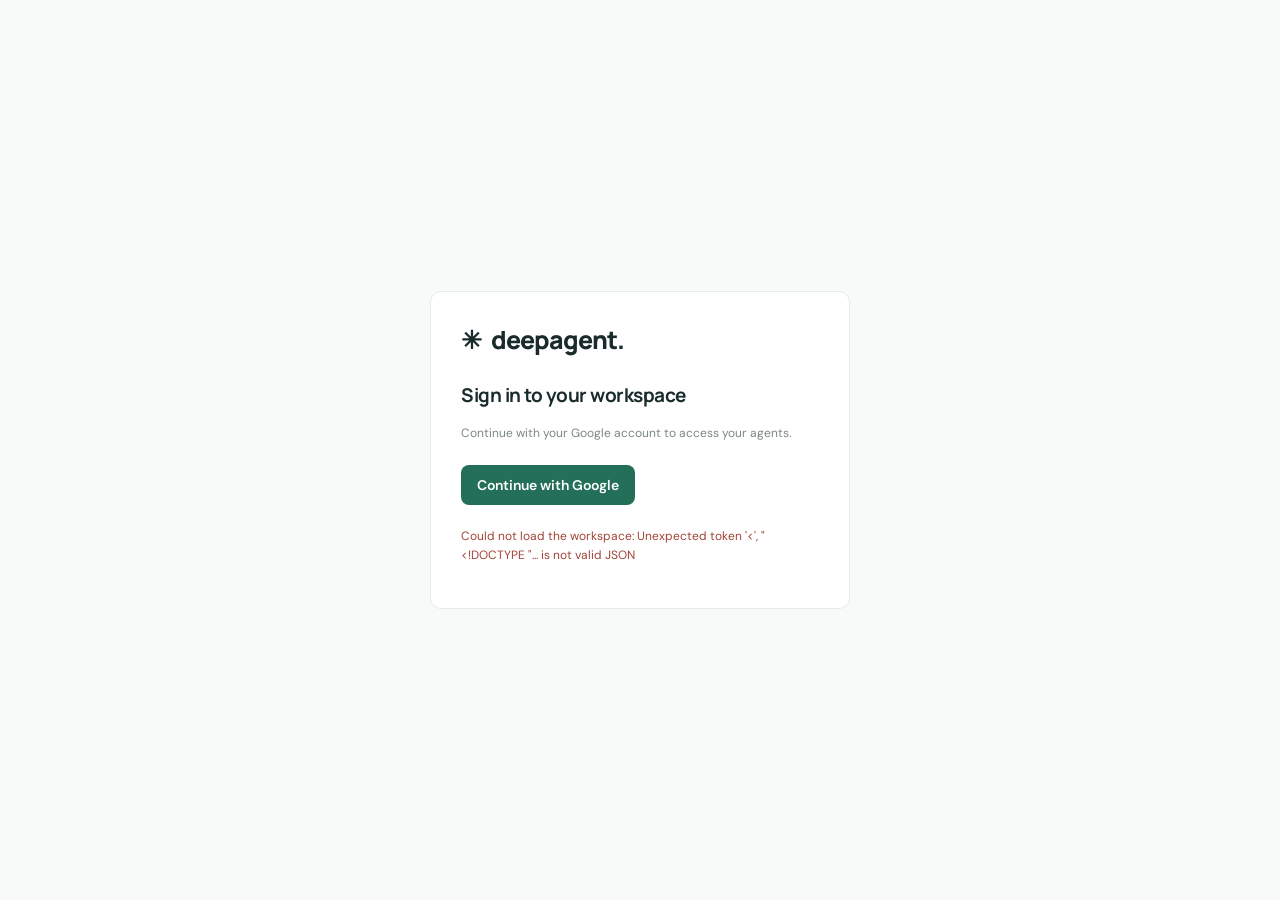
==== commit 64643b88: "Restore original workspace UI while retaining organized agent listings" ====
--- a/static/index.html
+++ b/static/index.html
@@ -8,45 +8,20 @@
   </head>
   <body>
     <section id="login-screen" hidden>
-      <div class="login-story">
-        <a class="brand" href="/">✳ <span>deepagent.</span></a
-        ><span class="eyebrow">YOUR AI WORKFORCE, ORGANIZED.</span>
-        <h1>One workspace.<br />A world of expertise.</h1>
-        <p>
-          Discover purpose-built agents, bring your own knowledge, and turn
-          everyday work into meaningful outcomes.
+      <div class="panel login-card">
+        <a class="brand" href="/">✳ <span>deepagent.</span></a>
+        <h2>Sign in to your workspace</h2>
+        <p class="muted">
+          Continue with your Google account to access your agents.
         </p>
-        <div class="login-features">
-          <span>✧ Foundry agent library</span
-          ><span>▤ Your knowledge, in context</span
-          ><span>▥ Analysis you can take with you</span>
-        </div>
-      </div>
-      <div class="login-form-panel">
-        <div class="login-card">
-          <span class="eyebrow">WELCOME TO DEEPAGENT</span>
-          <h2>Your workspace awaits.</h2>
-          <p class="muted">
-            Sign in with a verified Google account to access your own agents,
-            prompts, documents, and reports.
-          </p>
-          <button class="google-button" id="google-signin">
-            <b>G</b> Continue with Google
-          </button>
-          <div id="google-setup" class="notice" hidden>
-            Google sign-in needs GOOGLE_CLIENT_ID, GOOGLE_CLIENT_SECRET, and
-            SESSION_SECRET in your .env file. See the Google login setup in
-            README.md.
-          </div>
-          <button id="demo-login" class="secondary" hidden>
-            Explore local demo workspace →
-          </button>
-          <p class="form-error" id="login-error" role="alert"></p>
-          <p class="muted">
-            Local prototype · Excel-backed storage<br />Use sample data while
-            evaluating.
-          </p>
-        </div>
+        <button class="primary" id="google-signin">Continue with Google</button>
+        <p id="google-setup" class="notice" hidden>
+          Configure Google OAuth in .env. See docs/google-login.md.
+        </p>
+        <button class="secondary" id="demo-login" hidden>
+          Continue to demo workspace
+        </button>
+        <p id="login-error" class="form-error" role="alert"></p>
       </div>
     </section>
     <div id="workspace-shell" hidden>
@@ -55,7 +30,7 @@
           >✳ <span>deepagent<span class="brand-dot">.</span></span></a
         >
         <div class="workspace">
-          D <span>Your workspace<small>Agent Foundry</small></span>
+          D <span>Demo workspace<small>Personal workspace⌄</small></span>
         </div>
         <p class="nav-label">WORKSPACE</p>
         <nav id="nav"></nav>
@@ -69,10 +44,10 @@
           <span class="avatar" id="profile-avatar">U</span
           ><span id="profile-name">Your account</span
           ><button
+            id="logout"
             class="icon-button"
-            id="logout"
+            aria-label="Sign out"
             title="Sign out"
-            aria-label="Sign out"
           >
             ↪
           </button>
@@ -120,7 +95,6 @@
             maxlength="80"
             placeholder="e.g. People Operations Assistant"
         /></label>
-        <p class="eyebrow builder-section">01 · AGENT IDENTITY</p>
         <div class="form-grid">
           <label
             >Domain<select name="domain" id="domain-options"></select></label
@@ -128,7 +102,6 @@
             >Agent type<select name="type" id="type-options"></select
           ></label>
         </div>
-        <p class="eyebrow builder-section">02 · ROLE &amp; INSTRUCTIONS</p>
         <label
           >System instructions<textarea
             name="instructions"
@@ -147,7 +120,6 @@
           Its text is appended to your instructions. TXT, PDF, or Word DOCX; 5
           MB maximum.
         </p>
-        <p class="eyebrow builder-section">03 · KNOWLEDGE &amp; DATA</p>
         <div id="knowledge-fields">
           <label
             >Agent knowledge documents<input
@@ -158,7 +130,7 @@
           /></label>
           <p class="muted">
             Up to five files, 5 MB each. Text is chunked and embedded in this
-            agent’s account-owned vector index in Excel. Scanned PDFs need OCR.
+            agent’s local vector store. Scanned PDFs need OCR.
           </p>
         </div>
         <div id="dataset-fields" hidden>
@@ -176,40 +148,10 @@
         <p id="builder-error" class="form-error" role="alert"></p>
         <p class="muted">
           Instructions, extracted knowledge, and attached analysis data are
-          saved in your account’s Excel workbook records and agent folders.
+          saved locally in Excel.
         </p>
         <button class="primary" type="submit">
           Create agent &amp; prepare files ↗
-        </button>
-      </form>
-    </dialog>
-    <dialog id="prompt-dialog">
-      <form id="prompt-form">
-        <div class="dialog-heading">
-          <div>
-            <span class="eyebrow">PROMPT LIBRARY</span>
-            <h2 id="prompt-title"></h2>
-          </div>
-          <button
-            type="button"
-            id="close-prompt"
-            class="icon-button"
-            aria-label="Close prompt"
-          >
-            ×
-          </button>
-        </div>
-        <p class="file-path" id="prompt-path"></p>
-        <label
-          >Agent instructions<textarea
-            id="prompt-text"
-            rows="12"
-            maxlength="24000"
-          ></textarea>
-        </label>
-        <p class="form-error" id="prompt-error" role="alert"></p>
-        <button class="primary" type="submit" id="save-prompt">
-          Save prompt
         </button>
       </form>
     </dialog>
--- a/static/style.css
+++ b/static/style.css
@@ -900,7 +900,8 @@
     grid-template-columns: minmax(0, 1fr);
   }
 }
-/* Workspace organization */
+
+/* Agent list organization; the dashboard retains the earlier stylesheet. */
 .library-toolbar {
   display: flex;
   align-items: center;
@@ -923,11 +924,9 @@
 .scope-tabs button.selected {
   background: white;
   color: var(--green);
-  box-shadow: 0 2px 5px #233c2110;
 }
 .scope-tabs span {
   font-size: 10px;
-  opacity: 0.7;
   margin-left: 7px;
 }
 .library-search {
@@ -939,7 +938,7 @@
   margin: 0;
 }
 .agent-group {
-  margin-bottom: 32px;
+  margin-bottom: 30px;
 }
 .count-pill {
   font-size: 11px;
@@ -948,255 +947,40 @@
   padding: 5px 9px;
   border-radius: 20px;
 }
-.agent-tags {
-  display: flex;
-  gap: 7px;
-  flex-wrap: wrap;
-  margin: 0 0 9px;
-}
-.agent-tags span {
-  font-size: 9px;
-  color: #8d9a8f;
-}
-.agent-tags span + span {
-  color: #4e8666;
-}
-.prompt-row {
-  display: flex;
-  align-items: center;
-  gap: 14px;
-  padding: 18px 0;
-  border-bottom: 1px solid var(--line);
-}
-.prompt-row:last-child {
-  border: 0;
-}
-.prompt-row > div {
-  flex: 1;
-  min-width: 0;
-}
-.prompt-row code,
-.file-path {
-  font-size: 10px;
-  color: #84958a;
-  overflow-wrap: anywhere;
-  line-height: 1.8;
-}
-.prompt-row button {
-  font-size: 11px;
-  white-space: nowrap;
-}
-.prompt-list {
-  padding-top: 5px;
-  padding-bottom: 5px;
-}
-.document-row {
-  display: flex;
-  gap: 10px;
-  justify-content: space-between;
-  align-items: center;
-  border-top: 1px solid var(--line);
-  padding: 12px 0;
-  font-size: 11px;
-}
-.document-row span {
-  overflow-wrap: anywhere;
-}
-.document-row a {
-  padding: 5px 9px;
-  color: var(--green);
-  background: #eff6ed;
-  border-radius: 5px;
-}
-.domain-card h3 {
-  font-size: 17px;
-}
-.domain-card {
-  min-height: 200px;
-}
-.repo-tree {
-  padding: 18px;
-  background: #f7f9f6;
-  border: 1px solid var(--line);
-  border-radius: 8px;
-  font-size: 11px;
-  line-height: 2;
-  color: #5b7767;
-}
-.builder-section {
-  border-top: 1px solid var(--line);
-  padding-top: 20px;
-  margin-top: 20px;
-}
-.profile {
-  min-width: 0;
-}
-.profile > span:nth-child(2) {
+#login-screen {
+  min-height: 100vh;
+  display: flex;
+  align-items: center;
+  justify-content: center;
+  padding: 24px;
+}
+.login-card {
+  max-width: 420px;
+  width: 100%;
+  padding: 30px;
+}
+.login-card .brand {
+  margin-bottom: 25px;
+}
+.login-card button {
+  margin: 10px 0;
+}
+#logout {
+  margin-left: auto;
+  font-size: 18px;
+  color: var(--muted);
+}
+#profile-name {
   max-width: 120px;
   overflow: hidden;
   text-overflow: ellipsis;
   white-space: nowrap;
 }
-.profile small {
+#profile-name small {
   overflow: hidden;
   text-overflow: ellipsis;
 }
-.profile .icon-button {
-  margin-left: auto;
-  font-size: 19px;
-  color: #789181;
-}
-.sidebar {
-  padding-top: 25px;
-  padding-bottom: 20px;
-}
-.sidebar .workspace {
-  margin: 22px 0 15px;
-}
-.sidebar nav {
-  gap: 2px;
-}
-.sidebar nav button {
-  padding: 10px 12px;
-}
-.sidebar-bottom {
-  padding: 13px;
-}
-.sidebar-bottom .small-orb {
-  margin-bottom: 4px;
-}
-.sidebar-bottom b {
-  font-size: 12px;
-}
-.sidebar-bottom p {
-  font-size: 10px;
-}
-.sidebar .nav-label {
-  margin: 12px 0;
-}
-.profile {
-  margin-top: 16px;
-}
-#login-screen {
-  display: grid;
-  grid-template-columns: 1.1fr 1fr;
-  min-height: 100vh;
-  background: white;
-}
-.login-story {
-  padding: 52px 10%;
-  background: #eaf2e7;
-  display: flex;
-  flex-direction: column;
-  justify-content: center;
-}
-.login-story .brand {
-  margin-bottom: auto;
-  padding-bottom: 70px;
-}
-.login-story > .eyebrow {
-  color: #628069;
-}
-.login-story h1 {
-  font-size: 55px;
-  line-height: 1.13;
-  margin: 23px 0;
-  letter-spacing: -2px;
-  font-weight: 600;
-}
-.login-story > p {
-  color: #718171;
-  font-size: 14px;
-  max-width: 410px;
-  line-height: 1.9;
-}
-.login-features {
-  display: grid;
-  gap: 18px;
-  margin: 35px 0 40px;
-  color: #58745d;
-  font-size: 13px;
-}
-.login-form-panel {
-  display: flex;
-  align-items: center;
-  justify-content: center;
-  padding: 40px;
-}
-.login-card {
-  max-width: 380px;
-  width: 100%;
-}
-.login-card h2 {
-  font-size: 28px;
-  margin: 18px 0;
-}
-.login-card > p {
-  line-height: 1.9;
-}
-.google-button {
-  display: flex;
-  align-items: center;
-  justify-content: center;
-  gap: 18px;
-  border: 1px solid #dbe4dc;
-  background: white;
-  width: 100%;
-  padding: 15px;
-  margin: 30px 0 16px;
-  font-size: 13px;
-}
-.google-button b {
-  font-size: 21px;
-  color: #3978bf;
-}
-.google-button:disabled {
-  opacity: 0.45;
-  cursor: not-allowed;
-}
-#demo-login {
-  width: 100%;
-  margin: 12px 0;
-}
-.login-card > .muted:last-child {
-  margin-top: 35px;
-  font-size: 10px;
-}
-.sheet-result table td {
-  white-space: nowrap;
-}
-@media (min-width: 701px) and (max-height: 850px) {
-  .sidebar-bottom {
-    display: none;
-  }
-}
-@media (max-width: 900px) {
-  .login-story h1 {
-    font-size: 38px;
-  }
-  .login-story {
-    padding: 40px 9%;
-  }
-}
 @media (max-width: 700px) {
-  #login-screen {
-    grid-template-columns: 1fr;
-  }
-  .login-story {
-    padding: 30px;
-  }
-  .login-story .brand {
-    padding-bottom: 30px;
-  }
-  .login-story h1 {
-    font-size: 36px;
-  }
-  .login-features {
-    display: none;
-  }
-  .login-form-panel {
-    padding: 35px 25px;
-  }
   .library-search {
     width: 100%;
   }
@@ -1213,22 +997,4 @@
   .scope-tabs button {
     flex: 1;
   }
-  .prompt-row {
-    gap: 8px;
-  }
-  .prompt-row .agent-icon {
-    display: none;
-  }
-  .prompt-row button {
-    padding: 9px;
-  }
-  .profile {
-    display: none;
-  }
-  .sidebar nav button {
-    padding: 9px;
-  }
-  .domain-card {
-    min-height: 180px;
-  }
-}
+}
